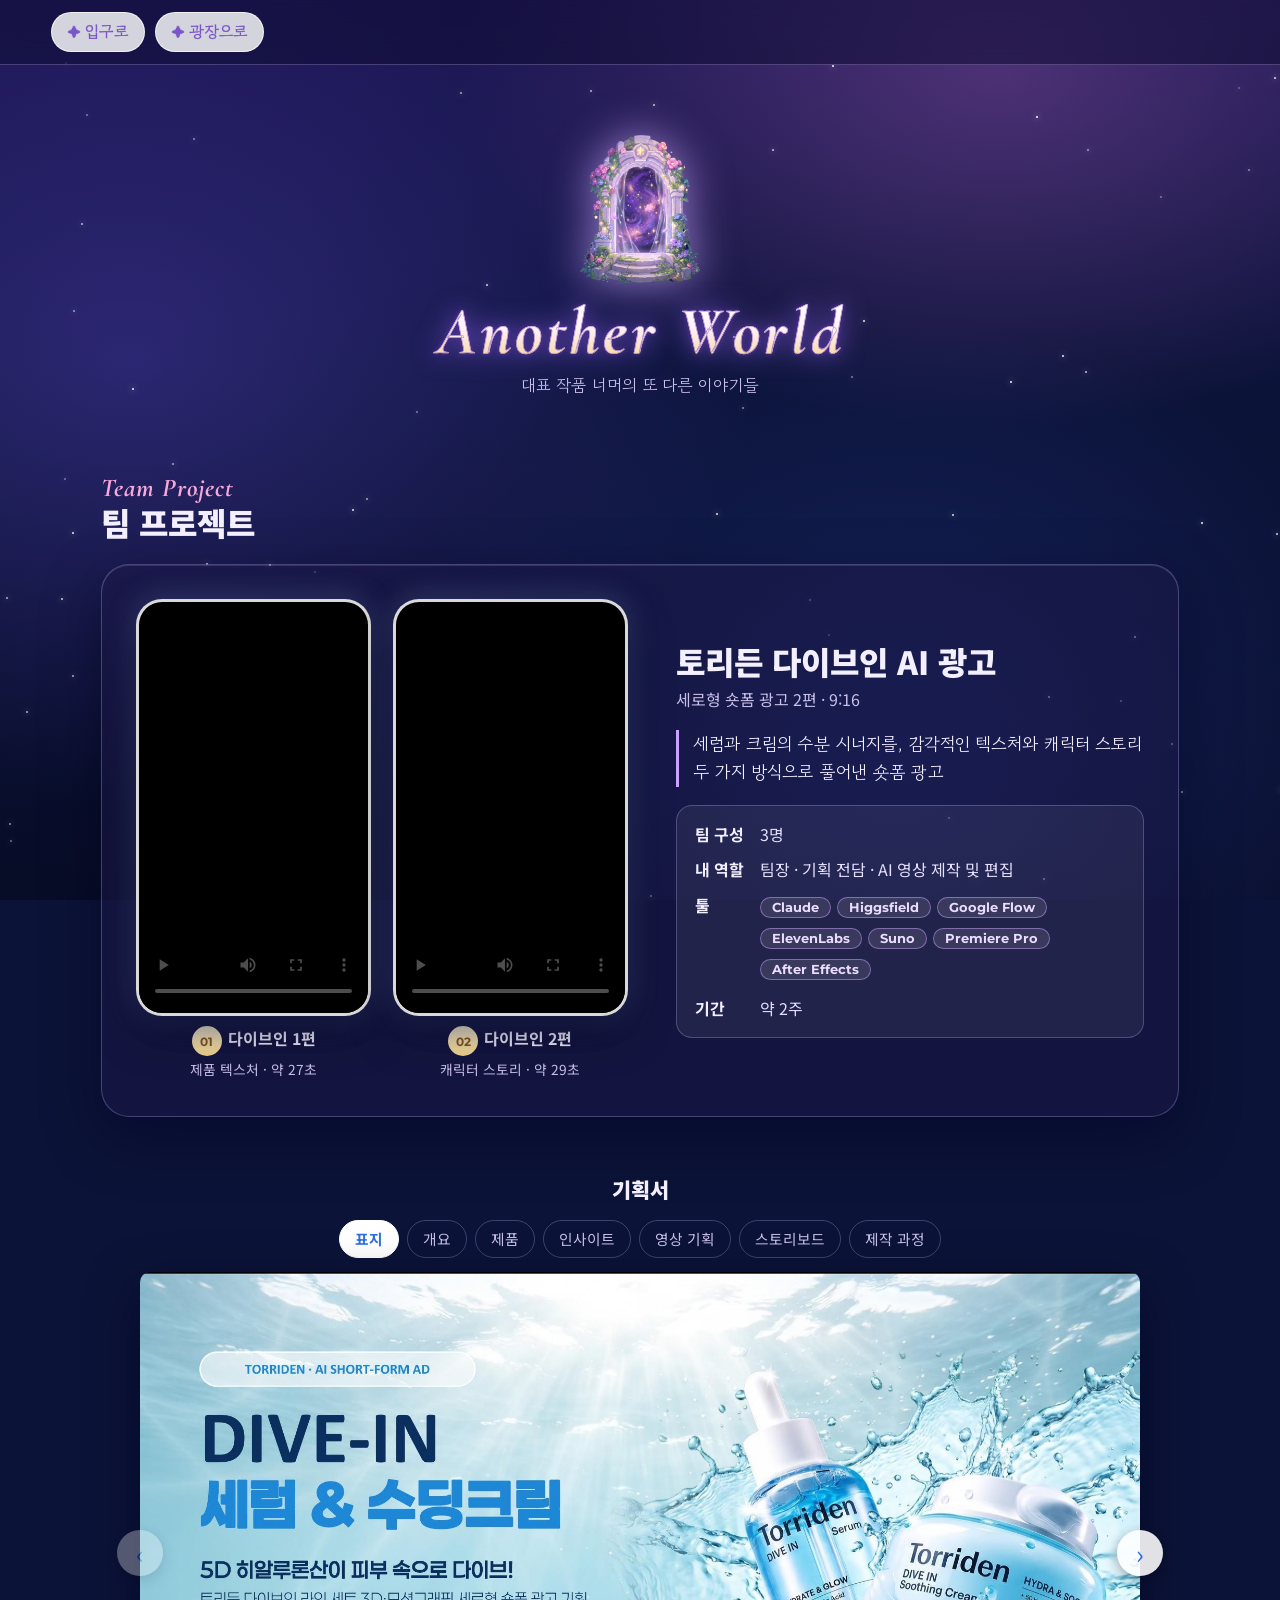
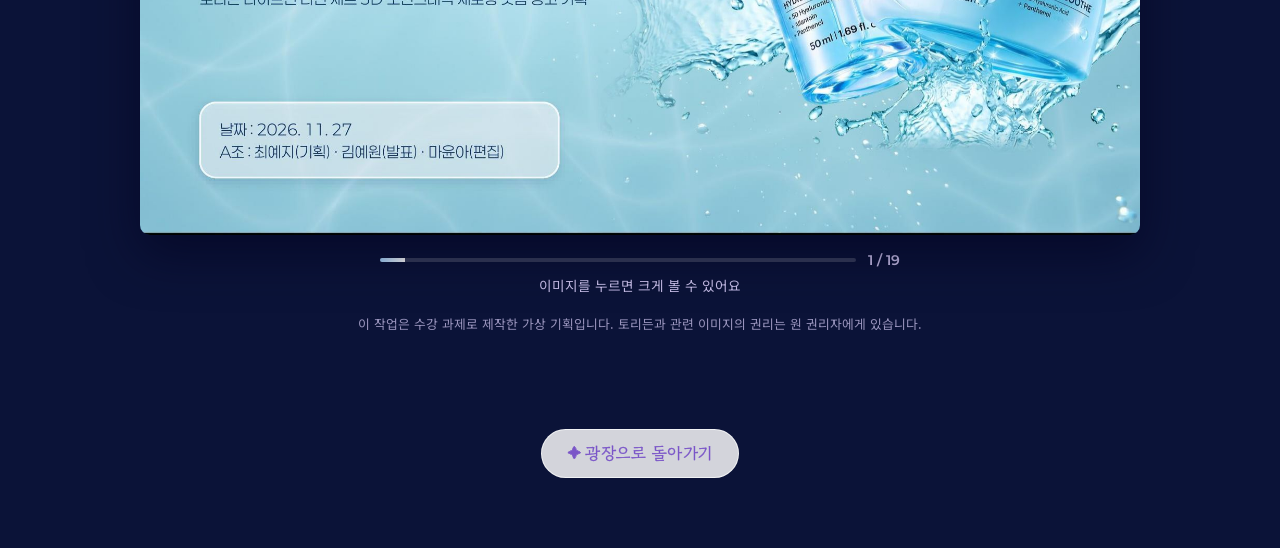
==== works.html @ 73720b8b "Create works.html" ====
<!DOCTYPE html>
<html lang="ko">
<head>
<meta charset="utf-8">
<meta name="viewport" content="width=device-width, initial-scale=1, viewport-fit=cover">
<title>최예지 | Another World</title>
<meta name="description" content="콘텐츠 마케터 최예지의 또 다른 작품들. 팀 프로젝트와 지나온 작업.">
<link rel="icon" type="image/png" href="images/profile/favicon.png">
<link rel="preconnect" href="https://fonts.googleapis.com"><link rel="preconnect" href="https://fonts.gstatic.com" crossorigin>
<link href="https://fonts.googleapis.com/css2?family=Cormorant+Garamond:ital,wght@1,600;1,700&family=Gowun+Dodum&family=Montserrat:wght@600;700&family=Noto+Sans+KR:wght@400;500;700;900&display=swap" rel="stylesheet">
<style>
/* works.html: 세 번째 문 너머 페이지 (Another World)
   VOICE  : 동화 속 포털 안쪽, 조용하고 신비로운 밤. 작품이 주인공, 장식은 은은하게.
   IDEA   : 세 번째 문을 지나 들어온 '은하 속 전시실'. 별빛 속에 작품이 떠 있는 곳.
   PICTURE: 첫 화면은 토리든 세로 영상 두 편이 휴대폰처럼 나란히 선 장면.
   COLOUR : 깊은 남보라 밤 + 성운 분홍 · 연보라, 금빛은 별과 번호에만.
   TYPE   : Cormorant Garamond(영문 타이틀) · Gowun Dodum(감성 문장) · Noto Sans KR(본문). */
:root{color-scheme:dark;--bg:#0B1338;--ink:#F3EFFF;--mute:#C9C0EA;--line:rgba(200,185,255,.28);--glass:rgba(28,24,72,.55);--pink:#F7A8D8;--lav:#C9A2FF;--gold:#F3D58A}
*{box-sizing:border-box;min-width:0}
html{scroll-padding-top:80px;scroll-behavior:smooth}
body{margin:0;color:var(--ink);font:16px/1.6 "Noto Sans KR",system-ui,sans-serif;word-break:keep-all;overflow-x:clip;
  background:#0B1338;
  padding-top:env(safe-area-inset-top,0px);padding-bottom:env(safe-area-inset-bottom,0px)}
button{font:inherit;color:inherit;cursor:pointer}
a{color:inherit}
/* 별 */
.stars{position:fixed;inset:0;z-index:-1;pointer-events:none;background:radial-gradient(60vw 40vw at 78% 8%,rgba(214,120,220,.28),transparent 70%),radial-gradient(70vw 50vw at 10% 40%,rgba(110,80,230,.32),transparent 70%),radial-gradient(60vw 50vw at 70% 85%,rgba(60,90,220,.28),transparent 70%),linear-gradient(180deg,#1B1653,#0B1338 45%,#070C27)}
.stars i{position:absolute;width:2px;height:2px;border-radius:50%;background:#fff;box-shadow:0 0 6px #fff;animation:tw 3.4s ease-in-out infinite}
@keyframes tw{50%{opacity:.25}}
/* 도착할 때: 문 안쪽 빛이 걷히며 나타나요 */
.arrive{position:fixed;inset:0;z-index:50;pointer-events:none;background:radial-gradient(circle at 50% 55%,#FFF0B8,#F2B8E8 30%,#A77CF0 65%,#5B44C8);animation:clear 1.4s ease forwards}
@keyframes clear{to{opacity:0;transform:scale(1.15)}}

/* 상단 바 */
.bar{position:sticky;top:0;z-index:20;display:flex;align-items:center;gap:10px;flex-wrap:wrap;padding:12px max(4vw,14px);background:rgba(16,14,52,.55);backdrop-filter:blur(12px);-webkit-backdrop-filter:blur(12px);border-bottom:1px solid var(--line)}
.bt{min-height:40px;padding:6px 16px;border-radius:999px;border:1px solid rgba(255,255,255,.7);background:rgba(255,255,255,.82);color:#7A55C8;font-family:"Gowun Dodum",sans-serif;-webkit-text-stroke:.35px currentColor;text-decoration:none;display:inline-flex;align-items:center}
.bt::before{content:"✦ ";margin-right:4px;font-size:.8em}
.tabs{margin-left:auto;display:flex;gap:6px}
.tab{min-height:40px;padding:6px 14px;border-radius:999px;border:1px solid var(--line);background:transparent;color:var(--mute);text-decoration:none;display:inline-flex;align-items:center;font-size:.92rem}
.tab.on{background:rgba(201,162,255,.22);color:#fff;border-color:rgba(201,162,255,.7)}

/* 머리말 */
.head{text-align:center;padding:clamp(34px,6vw,70px) 16px 10px}
.head img{width:min(120px,26vw);filter:drop-shadow(0 0 22px rgba(205,165,255,.7))}
h1{margin:6px 0 4px;font:italic 700 clamp(2.4rem,6vw,4.2rem)/1.05 "Cormorant Garamond",serif;letter-spacing:.05em;color:transparent;-webkit-text-stroke:.6px rgba(160,120,200,.85);background:linear-gradient(180deg,#fff,#FFF0F8 45%,#F1CF86);-webkit-background-clip:text;background-clip:text;filter:drop-shadow(0 0 2px rgba(90,50,160,.9)) drop-shadow(0 0 12px rgba(130,90,220,.8))}
.head p{margin:0;color:var(--mute);font-family:"Gowun Dodum",sans-serif;font-size:1.05rem}

.band{max-width:1180px;margin:0 auto;padding:clamp(30px,5vw,64px) max(4vw,16px)}
.kick{margin:0;font:italic 700 1.6rem "Cormorant Garamond",serif;color:var(--pink);letter-spacing:.04em}
h2{margin:0 0 22px;font-size:clamp(1.5rem,3vw,2rem);font-weight:900;line-height:1.2}

/* Team Project */
.tp{display:grid;grid-template-columns:minmax(0,1.05fr) minmax(0,1fr);gap:clamp(22px,4vw,48px);align-items:center;padding:clamp(18px,3vw,34px);border-radius:28px;background:var(--glass);border:1px solid var(--line);box-shadow:0 20px 60px rgba(0,0,30,.45),inset 0 1px 0 rgba(255,255,255,.12)}
.phones{display:grid;grid-template-columns:1fr 1fr;gap:clamp(12px,2vw,22px)}
.ph{margin:0}
.ph .fr{position:relative;aspect-ratio:9/16;border-radius:26px;overflow:hidden;border:3px solid rgba(255,255,255,.85);background:#000;box-shadow:0 16px 40px rgba(0,0,30,.55),0 0 30px rgba(160,200,255,.25)}
.ph video{position:absolute;inset:0;width:100%;height:100%;object-fit:cover;display:block}
.ph figcaption{margin-top:10px;text-align:center}
.ph b{display:block;font-size:1rem}
.ph small{color:var(--mute);font-size:.86rem}
.no{display:inline-grid;place-items:center;width:30px;height:30px;margin-right:6px;border-radius:50%;background:linear-gradient(#FFF6D8,#F3D58A);color:#8A5A1F;font:700 .78rem Montserrat,sans-serif;vertical-align:middle}
.info h3{margin:0;font-size:clamp(1.5rem,2.6vw,2rem);line-height:1.2;font-weight:900}
.info .sub{margin:6px 0 18px;color:var(--mute)}
.intent{margin:0 0 18px;padding-left:14px;border-left:3px solid var(--lav);font-family:"Gowun Dodum",sans-serif;font-size:1.1rem;line-height:1.6}
dl{display:grid;grid-template-columns:auto 1fr;gap:10px 16px;margin:0;padding:16px 18px;border-radius:16px;background:rgba(255,255,255,.06);border:1px solid var(--line)}
dt{font-weight:700;white-space:nowrap}
dd{margin:0;color:#E6E0FF}
.chip{display:inline-block;margin:0 6px 6px 0;padding:2px 11px;border-radius:999px;font:700 .8rem Montserrat,"Noto Sans KR",sans-serif;background:rgba(255,255,255,.1);border:1px solid rgba(201,162,255,.5);color:#EBDDFF}
.todo{color:var(--gold)}
.note{margin:14px 0 0;font-size:.85rem;color:var(--mute)}
.eps{display:grid;grid-template-columns:1fr 1fr;gap:12px;margin-top:16px}
.ep{padding:12px 14px;border-radius:14px;background:rgba(255,255,255,.05);border:1px solid var(--line);font-size:.92rem}
.ep b{display:block;margin-bottom:2px}

/* Previous Works */
.filters{display:flex;flex-wrap:wrap;gap:8px;margin:-6px 0 22px}
.f{min-height:40px;padding:6px 16px;border-radius:999px;border:1px solid var(--line);background:transparent;color:var(--mute)}
.f.on{background:#fff;color:#5B3FB0;border-color:#fff;font-weight:700}
.f:focus-visible,.bt:focus-visible,.tab:focus-visible,.card:focus-visible{outline:2px solid var(--gold);outline-offset:3px}
.grid{display:grid;grid-template-columns:repeat(auto-fill,minmax(min(100%,250px),1fr));gap:18px}
.card{display:flex;flex-direction:column;align-items:flex-start;justify-content:flex-start;text-align:left;padding:10px 10px 16px;border-radius:20px;border:1px solid var(--line);background:var(--glass);transition:transform .3s,box-shadow .3s}
.card:hover{transform:translateY(-5px);box-shadow:0 14px 34px rgba(0,0,30,.5),0 0 22px rgba(201,162,255,.35)}
.th{width:100%;display:grid;place-items:center;aspect-ratio:4/3;border-radius:14px;border:2px dashed rgba(200,185,255,.4);color:var(--mute);font-size:.85rem;background:rgba(255,255,255,.05)}
.card .cat{margin:12px 4px 0;display:inline-block;padding:1px 10px;border-radius:999px;font-size:.78rem;font-weight:700;color:#2a1c30;background:var(--lav)}
.card .cat.sns{background:var(--pink)}.card .cat.dz{background:#A9D8FF}
.card b{display:block;margin:8px 4px 0;font-size:1.05rem;line-height:1.35}
.card small{display:block;margin:4px 4px 0;color:var(--mute);font-size:.86rem}
.card .res{margin:8px 4px 0;display:inline-block;padding:2px 10px;border-radius:999px;font-size:.8rem;font-weight:700;color:var(--gold);border:1px solid rgba(243,213,138,.5)}
.card[hidden],[hidden]{display:none!important}

/* 자세히 보기 창 */
.dlg{position:fixed;inset:0;z-index:40;display:none;place-items:center;padding:16px;background:rgba(6,7,24,.75);backdrop-filter:blur(6px)}
.dlg.on{display:grid}
.box{width:min(560px,100%);max-height:90svh;overflow:auto;padding:24px;border-radius:22px;background:#1A1650;border:1px solid var(--line)}
.box h4{margin:4px 0 12px;font-size:1.3rem}
.box p{margin:0 0 10px;color:#E6E0FF}
.box .x{float:right;min-width:44px;min-height:44px;border:0;background:none;font-size:1.4rem}

.doc{margin-top:clamp(34px,5vw,56px);text-align:center}
.dh{margin:0 0 14px;font-size:1.3rem;font-weight:900}
.chs{display:flex;flex-wrap:wrap;justify-content:center;gap:8px;margin-bottom:14px}
.ch{min-height:38px;padding:4px 15px;border-radius:999px;border:1px solid var(--line);background:transparent;color:var(--mute);font-size:.92rem}
.ch.on{background:#fff;color:#2F6FE0;border-color:#fff;font-weight:700}
.stage{position:relative;max-width:1000px;margin:0 auto}
.stage img{display:block;width:100%;aspect-ratio:16/9;object-fit:contain;border-radius:10px;background:#0E2A5C;box-shadow:0 18px 50px rgba(0,0,30,.55);cursor:zoom-in;touch-action:pan-y;user-select:none}
.nv{position:absolute;z-index:2;top:50%;width:46px;height:46px;margin-top:-23px;border-radius:50%;border:0;background:rgba(255,255,255,.88);color:#2F6FE0;font-size:1.6rem;line-height:1;box-shadow:0 4px 14px rgba(0,0,30,.35)}
.nv.p{left:-23px}.nv.n{right:-23px}
.nv:disabled,.nv2:disabled{opacity:.35;cursor:default}
.pg{display:flex;align-items:center;justify-content:center;gap:12px;max-width:520px;margin:16px auto 0}
.pg i{flex:1;height:4px;border-radius:4px;background:rgba(255,255,255,.18);overflow:hidden}
.pg b{display:block;height:100%;width:0;background:linear-gradient(90deg,#A9D8FF,#fff);transition:width .35s}
#pgn{font:600 .9rem Montserrat,sans-serif;color:var(--mute);white-space:nowrap}
.nv2{display:none;width:36px;height:36px;border-radius:50%;border:0;background:rgba(255,255,255,.88);color:#2F6FE0;font-size:1.25rem}
.hint{margin:6px 0 0;font-size:.85rem;color:var(--mute)}
.disc{margin:18px auto 0;max-width:640px;font-size:.8rem;color:rgba(201,192,234,.75)}
/* 확대 보기 */
.zm{position:fixed;inset:0;z-index:45;display:none;align-items:center;justify-content:center;overflow:hidden;background:rgba(6,7,24,.93);touch-action:none}
.zm.on{display:flex}
.zm img{width:100%;max-width:1700px;height:auto;transform-origin:center;touch-action:none;user-select:none;-webkit-user-drag:none;cursor:grab}
.zm .x{position:absolute;top:calc(12px + env(safe-area-inset-top,0px));right:14px;width:46px;height:46px;border-radius:50%;border:0;background:rgba(255,255,255,.9);color:#2F6FE0;font-size:1.5rem}
.zm p{position:absolute;bottom:calc(14px + env(safe-area-inset-bottom,0px));left:0;right:0;margin:0;text-align:center;color:var(--mute);font-size:.85rem}
@media(max-width:760px){
  .nv{display:none}.nv2{display:inline-grid;place-items:center}
  .chs{flex-wrap:nowrap;justify-content:flex-start;overflow-x:auto;scrollbar-width:none;padding:2px 40px 6px 2px;-webkit-mask-image:linear-gradient(90deg,#000 82%,transparent);mask-image:linear-gradient(90deg,#000 82%,transparent)}
  .chs::-webkit-scrollbar{display:none}.ch{flex:none;font-size:.85rem;min-height:36px}
  .stage img{border-radius:6px}
}
.foot{text-align:center;padding:30px 16px 70px}
.foot .bt{font-size:1.05rem;padding:10px 26px}

@media(max-width:860px){.tp{grid-template-columns:1fr}}
@media(max-width:600px){.tabs{display:none}.bar{padding:10px 14px}.bt{min-height:40px;padding:6px 14px;font-size:.92rem}.eps{grid-template-columns:1fr}.ph .fr{border-radius:18px}}
@media(prefers-reduced-motion:reduce){*{animation:none!important;transition:none!important}.arrive{display:none}html{scroll-behavior:auto}}
</style>
</head>
<body>
<div class="arrive" aria-hidden="true"></div>
<div class="stars" id="stars" aria-hidden="true"></div>

<nav class="bar" aria-label="이동">
  <a class="bt" href="index.html">입구로</a>
  <a class="bt" href="index.html#works">광장으로</a>
  <div class="tabs" hidden>   <!-- Previous Works를 열 때 hidden을 지우면 탭이 보여요 --><a class="tab on" href="#team">Team Project</a><a class="tab" href="#prev">Previous Works</a></div>
</nav>

<header class="head" id="top">
  <img src="images/gate/gate-closed.webp" alt="">
  <h1>Another World</h1>
  <p>대표 작품 너머의 또 다른 이야기들</p>
</header>

<section class="band" id="team">
  <p class="kick">Team Project</p>
  <h2>팀 프로젝트</h2>
  <div class="tp">
    <div class="phones">
      <figure class="ph"><div class="fr"><video controls playsinline preload="metadata" poster="images/works/torriden-1.jpg" src="videos/torriden-1.mp4"></video></div>
        <figcaption><b><span class="no">01</span>다이브인 1편</b><small>제품 텍스처 · 약 27초</small></figcaption></figure>
      <figure class="ph"><div class="fr"><video controls playsinline preload="metadata" poster="images/works/torriden-2.jpg" src="videos/torriden-2.mp4"></video></div>
        <figcaption><b><span class="no">02</span>다이브인 2편</b><small>캐릭터 스토리 · 약 29초</small></figcaption></figure>
    </div>
    <div class="info">
      <h3>토리든 다이브인 AI 광고</h3>
      <p class="sub">세로형 숏폼 광고 2편 · 9:16</p>
      <p class="intent">세럼과 크림의 수분 시너지를, 감각적인 텍스처와 캐릭터 스토리 두 가지 방식으로 풀어낸 숏폼 광고</p>
      <dl>
        <dt>팀 구성</dt><dd>3명</dd>
        <dt>내 역할</dt><dd>팀장 · 기획 전담 · AI 영상 제작 및 편집</dd>
        <dt>툴</dt><dd><span class="chip">Claude</span><span class="chip">Higgsfield</span><span class="chip">Google Flow</span><span class="chip">ElevenLabs</span><span class="chip">Suno</span><span class="chip">Premiere Pro</span><span class="chip">After Effects</span></dd>
        <dt>기간</dt><dd>약 2주</dd>
      </dl>
    </div>
  </div>

  <!-- 기획서 뷰어: 챕터 버튼 · 화살표 · 밀어서 넘기기 · 키보드 · 누르면 확대 -->
  <div class="doc" id="doc">
    <h3 class="dh">기획서</h3>
    <div class="chs" id="chs"></div>
    <div class="stage"><button class="nv p" aria-label="이전 장">‹</button><img id="dimg" alt="기획서 1쪽"><button class="nv n" aria-label="다음 장">›</button></div>
    <div class="pg"><button class="nv2 p" aria-label="이전 장">‹</button><i><b id="bar"></b></i><span id="pgn">1 / 19</span><button class="nv2 n" aria-label="다음 장">›</button></div>
    <p class="hint">이미지를 누르면 크게 볼 수 있어요</p>
    <p class="disc">이 작업은 수강 과제로 제작한 가상 기획입니다. 토리든과 관련 이미지의 권리는 원 권리자에게 있습니다.</p>
  </div>
</section>

<!-- Previous Works: 작업물이 준비되면 아래 hidden을 지우고, 맨 아래 script의 W 목록을 고른 작업물로 바꿔요 -->
<section class="band" id="prev" hidden>
  <p class="kick">Previous Works</p>
  <h2>지나온 작업들</h2>
  <div class="filters" role="group" aria-label="분야 고르기">
    <button class="f on" data-f="all">전체</button><button class="f" data-f="video">영상</button><button class="f" data-f="sns">블로그 · SNS</button><button class="f" data-f="design">디자인</button>
  </div>
  <div class="grid" id="grid"></div>
</section>

<footer class="foot"><a class="bt" href="index.html#works">광장으로 돌아가기</a></footer>

<div class="zm" id="zm" role="dialog" aria-modal="true" aria-label="기획서 크게 보기"><img id="zimg" alt=""><button class="x" id="zx" aria-label="닫기">×</button><p>두 손가락이나 마우스 휠로 확대 · 두 번 누르면 2.5배</p></div>

<div class="dlg" id="dlg" role="dialog" aria-modal="true" aria-labelledby="dt"><div class="box"><button class="x" id="dx" aria-label="닫기">×</button><p class="cat" id="dc"></p><h4 id="dt"></h4><p id="dd"></p><p id="dr"></p></div></div>

<script>
{
  const W = [
    {f:"sns", cat:"블로그", t:"'심미정형' 블로그 신규 개설 · 운영", co:"연세백퍼센트병원 · 2025.09–2026.05", r:"월 방문자 3,800명 (6개월)", d:"타깃 환자의 고민을 분석해 콘텐츠를 기획·집필하고 SEO를 적용했습니다. 블로그 문의가 실제 내원 예약으로 이어졌습니다."},
    {f:"sns", cat:"SNS", t:"병원 SNS 카드뉴스", co:"연세백퍼센트병원 · 2025", r:"원고 · 촬영 · 디자인 단독", d:"진료 정보를 환자가 이해하기 쉬운 카드뉴스로 기획하고 원고부터 디자인까지 직접 제작했습니다."},
    {f:"video", cat:"영상", t:"병·의원 유튜브 정보성 콘텐츠", co:"HUC 해윰 · 2024.04–2025.01", r:"10개월간 약 45편 제작", v:1, d:"병·의원 현장을 방문해 촬영하고, 정보성 콘텐츠로 편집했습니다."},
    {f:"video", cat:"영상", t:"DID 모션그래픽 광고", co:"HUC 해윰 · 2024", r:"병원 내 디지털 사이니지", v:1, d:"병원 대기 공간 디지털 사이니지용 모션그래픽 광고를 디자인·제작했습니다."},
    {f:"video", cat:"영상", t:"자사 유튜브 정보성 콘텐츠", co:"㈜카피바라 · 2022.09–2023.09", r:"단일 영상 3~5만 회", v:1, d:"채널 개설부터 참여해 정보성 콘텐츠를 주 1회 기획·촬영·편집했습니다."},
    {f:"design", cat:"디자인", t:"포스터 · 팝업 · 카카오매거진", co:"연세백퍼센트병원 · 2025", r:"온 · 오프라인 홍보물", d:"원내 포스터, 팝업, 카카오매거진 등 온·오프라인 홍보물을 디자인했습니다."}
  ];
  const esc = s => String(s).replace(/[&<>"']/g, c => ({"&":"&amp;","<":"&lt;",">":"&gt;",'"':"&quot;","'":"&#39;"}[c]));
  const cls = {video:"", sns:"sns", design:"dz"};
  const grid = document.getElementById("grid");
  grid.innerHTML = W.map((w, i) => `<button class="card" data-f="${w.f}" data-i="${i}"><div class="th">이미지 자리</div><span class="cat ${cls[w.f]}">${esc(w.cat)}</span><b>${esc(w.t)}</b><small>${esc(w.co)}</small><span class="res">${esc(w.r)}</span></button>`).join("");

  document.querySelectorAll(".f").forEach(b => b.addEventListener("click", () => {
    document.querySelectorAll(".f").forEach(x => x.classList.toggle("on", x === b));
    grid.querySelectorAll(".card").forEach(c => c.hidden = !(b.dataset.f === "all" || c.dataset.f === b.dataset.f));
  }));

  const dlg = document.getElementById("dlg");
  grid.addEventListener("click", e => {
    const c = e.target.closest(".card"); if (!c) return;
    const w = W[+c.dataset.i];
    document.getElementById("dc").textContent = w.cat;
    document.getElementById("dt").textContent = w.t;
    document.getElementById("dd").textContent = w.d;
    document.getElementById("dr").textContent = w.co + " · " + w.r;
    dlg.classList.add("on"); document.getElementById("dx").focus();
  });
  const close = () => dlg.classList.remove("on");
  document.getElementById("dx").addEventListener("click", close);
  dlg.addEventListener("click", e => { if (e.target === dlg) close(); });
  addEventListener("keydown", e => { if (e.key === "Escape") close(); });

  const tabs = document.querySelectorAll(".tab");
  const io = new IntersectionObserver(es => es.forEach(en => { if (en.isIntersecting) tabs.forEach(t => t.classList.toggle("on", t.getAttribute("href") === "#" + en.target.id)); }), {rootMargin: "-40% 0px -55% 0px"});
  ["team", "prev"].forEach(id => io.observe(document.getElementById(id)));

  const st = document.getElementById("stars");
  st.innerHTML = Array.from({length: 70}, () => `<i style="left:${(Math.random()*100).toFixed(1)}%;top:${(Math.random()*100).toFixed(1)}%;animation-delay:${(Math.random()*3).toFixed(1)}s;opacity:${(.3+Math.random()*.7).toFixed(2)}"></i>`).join("");

  /* ===== 기획서 뷰어 =====
     DOCS: 이미지 경로 목록 / CH: [챕터 이름, 시작 쪽(0부터)] */
  const DOCS = Array.from({length: 19}, (_, i) => "images/docs/torriden/" + String(i).padStart(2, "0") + ".jpg");
  const CH = [["표지", 0], ["개요", 1], ["제품", 2], ["인사이트", 3], ["영상 기획", 4], ["스토리보드", 7], ["제작 과정", 18]];
  const img = document.getElementById("dimg"), chs = document.getElementById("chs");
  chs.innerHTML = CH.map((c, i) => `<button class="ch" data-i="${i}">${esc(c[0])}</button>`).join("");
  let IDX = -1, token = 0, pre = null;
  const reduce = matchMedia("(prefers-reduced-motion: reduce)").matches;
  function preload() { if (!pre) pre = DOCS.map(s => { const im = new Image(); im.src = s; return im; }); }
  function show(i, anim) {
    i = Math.max(0, Math.min(DOCS.length - 1, i)); if (i === IDX) return;
    const dir = i > IDX ? 1 : -1, first = IDX < 0; IDX = i; const t = ++token;
    const nx = new Image(); nx.src = DOCS[i];
    (nx.decode ? nx.decode() : Promise.resolve()).catch(() => {}).then(() => {
      if (t !== token) return;
      img.src = DOCS[i]; img.alt = "기획서 " + (i + 1) + "쪽";
      if (anim && !first && !reduce && img.animate) img.animate([{opacity: .2, transform: `translateX(${dir * 26}px)`}, {opacity: 1, transform: "none"}], {duration: 320, easing: "ease-out"});
    });
    document.getElementById("pgn").textContent = (i + 1) + " / " + DOCS.length;
    document.getElementById("bar").style.width = ((i + 1) / DOCS.length * 100) + "%";
    document.querySelectorAll(".nv.p,.nv2.p").forEach(b => b.disabled = i === 0);
    document.querySelectorAll(".nv.n,.nv2.n").forEach(b => b.disabled = i === DOCS.length - 1);
    let on = 0; CH.forEach((c, j) => { if (i >= c[1]) on = j; });
    const btns = chs.querySelectorAll(".ch"); btns.forEach((b, j) => b.classList.toggle("on", j === on));
    if (chs.scrollWidth > chs.clientWidth) {   /* 폰: 지금 챕터 버튼이 보이게 옆으로 자동 이동 */
      const cr = chs.getBoundingClientRect(), br = btns[on].getBoundingClientRect();
      chs.scrollTo({left: chs.scrollLeft + (br.left - cr.left) - (chs.clientWidth - br.width) / 2, behavior: reduce ? "auto" : "smooth"});
    }
  }
  show(0, false);
  chs.addEventListener("click", e => { const b = e.target.closest(".ch"); if (b) show(CH[+b.dataset.i][1], true); });
  document.querySelectorAll(".nv.p,.nv2.p").forEach(b => b.addEventListener("click", e => { e.stopPropagation(); show(IDX - 1, true); }));
  document.querySelectorAll(".nv.n,.nv2.n").forEach(b => b.addEventListener("click", e => { e.stopPropagation(); show(IDX + 1, true); }));
  new IntersectionObserver((es, ob) => { if (es[0].isIntersecting) { preload(); ob.disconnect(); } }, {rootMargin: "600px"}).observe(document.getElementById("doc"));
  /* 밀어서 넘기기 */
  let sx = null, sy = 0, moved = false;
  img.addEventListener("pointerdown", e => { sx = e.clientX; sy = e.clientY; moved = false; });
  img.addEventListener("pointerup", e => {
    if (sx === null) return; const dx = e.clientX - sx, dy = e.clientY - sy; sx = null;
    if (Math.abs(dx) > 40 && Math.abs(dx) > Math.abs(dy)) { moved = true; show(IDX + (dx < 0 ? 1 : -1), true); }
  });
  /* 확대 보기: 두 손가락 확대 · 한 손가락 이동 · 두 번 탭 · 휠 */
  const zm = document.getElementById("zm"), zi = document.getElementById("zimg");
  let Z = {s: 1, x: 0, y: 0}, P = new Map(), B = null, last = 0;
  const zApply = () => zi.style.transform = `translate(${Z.x}px,${Z.y}px) scale(${Z.s})`;
  const zReset = () => { Z = {s: 1, x: 0, y: 0}; zApply(); };
  const zBase = () => { const p = [...P.values()]; B = {s: Z.s, x: Z.x, y: Z.y, p: p.map(q => ({x: q.x, y: q.y}))}; if (p.length === 2) B.d = Math.hypot(p[0].x - p[1].x, p[0].y - p[1].y); };
  img.addEventListener("click", () => { if (moved) { moved = false; return; } zi.src = img.src; zReset(); zm.classList.add("on"); document.getElementById("zx").focus(); });
  zi.addEventListener("pointerdown", e => {
    e.preventDefault(); zi.setPointerCapture(e.pointerId); P.set(e.pointerId, {x: e.clientX, y: e.clientY}); zBase();
    const now = Date.now(); if (P.size === 1 && now - last < 300) { Z = Z.s > 1 ? {s: 1, x: 0, y: 0} : {s: 2.5, x: 0, y: 0}; zApply(); last = 0; } else last = now;
  });
  zi.addEventListener("pointermove", e => {
    if (!P.has(e.pointerId) || !B) return; P.set(e.pointerId, {x: e.clientX, y: e.clientY}); const p = [...P.values()];
    if (p.length === 2 && B.d) { Z.s = Math.max(1, Math.min(4, B.s * Math.hypot(p[0].x - p[1].x, p[0].y - p[1].y) / B.d)); Z.x = B.x + ((p[0].x + p[1].x) - (B.p[0].x + B.p[1].x)) / 2; Z.y = B.y + ((p[0].y + p[1].y) - (B.p[0].y + B.p[1].y)) / 2; }
    else if (p.length === 1 && Z.s > 1) { Z.x = B.x + p[0].x - B.p[0].x; Z.y = B.y + p[0].y - B.p[0].y; }
    zApply();
  });
  const zUp = e => { P.delete(e.pointerId); if (Z.s <= 1) zReset(); zBase(); };
  zi.addEventListener("pointerup", zUp); zi.addEventListener("pointercancel", zUp);
  zm.addEventListener("wheel", e => { e.preventDefault(); Z.s = Math.max(1, Math.min(4, Z.s * (e.deltaY < 0 ? 1.15 : 1 / 1.15))); if (Z.s === 1) { Z.x = 0; Z.y = 0; } zApply(); }, {passive: false});
  const zClose = () => zm.classList.remove("on");
  document.getElementById("zx").addEventListener("click", zClose);
  zm.addEventListener("click", e => { if (e.target === zm) zClose(); });
  addEventListener("keydown", e => {
    if (e.key === "Escape") zClose();
    if (zm.classList.contains("on") || dlg.classList.contains("on")) return;
    const r = document.getElementById("doc").getBoundingClientRect();
    if (r.top < innerHeight && r.bottom > 0) { if (e.key === "ArrowRight") show(IDX + 1, true); if (e.key === "ArrowLeft") show(IDX - 1, true); }
  });

  document.querySelectorAll("video").forEach(v => v.addEventListener("play", () => document.querySelectorAll("video").forEach(o => { if (o !== v) o.pause(); })));
}
</script>
</body>
</html>
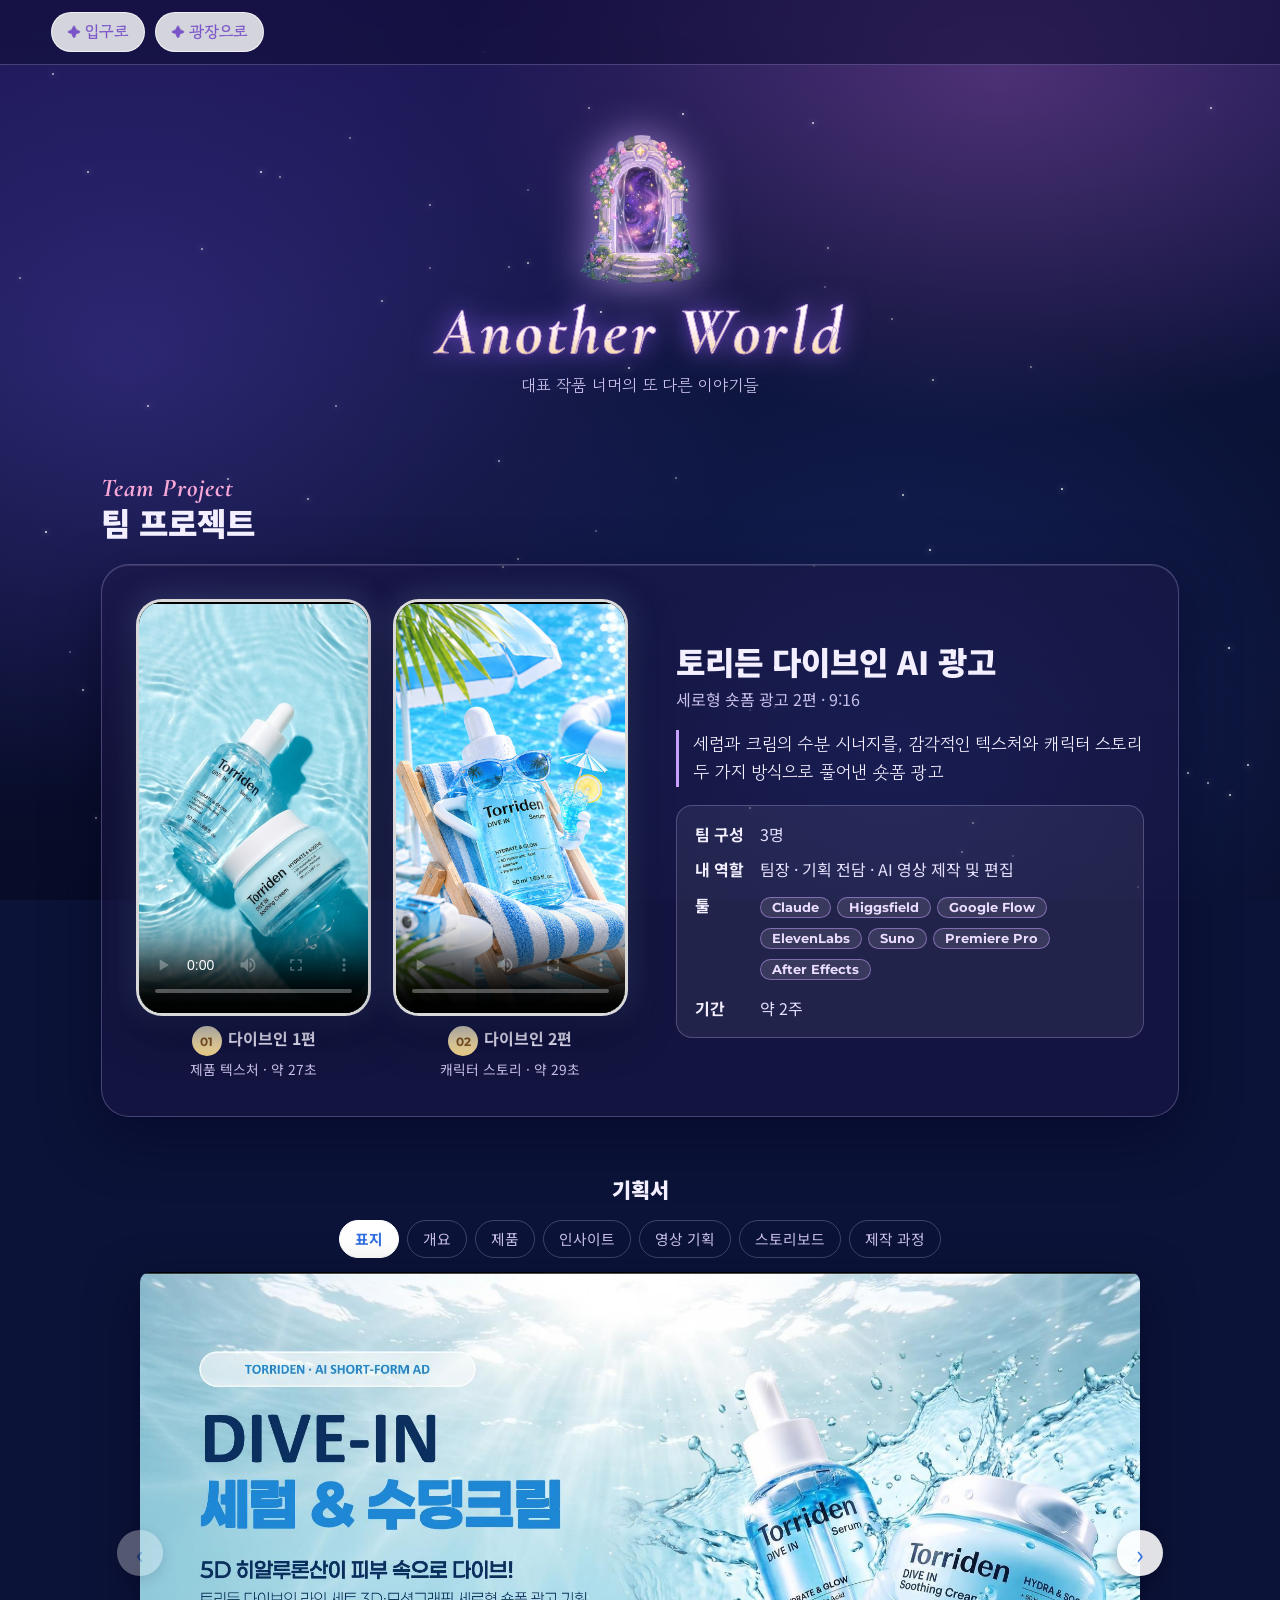
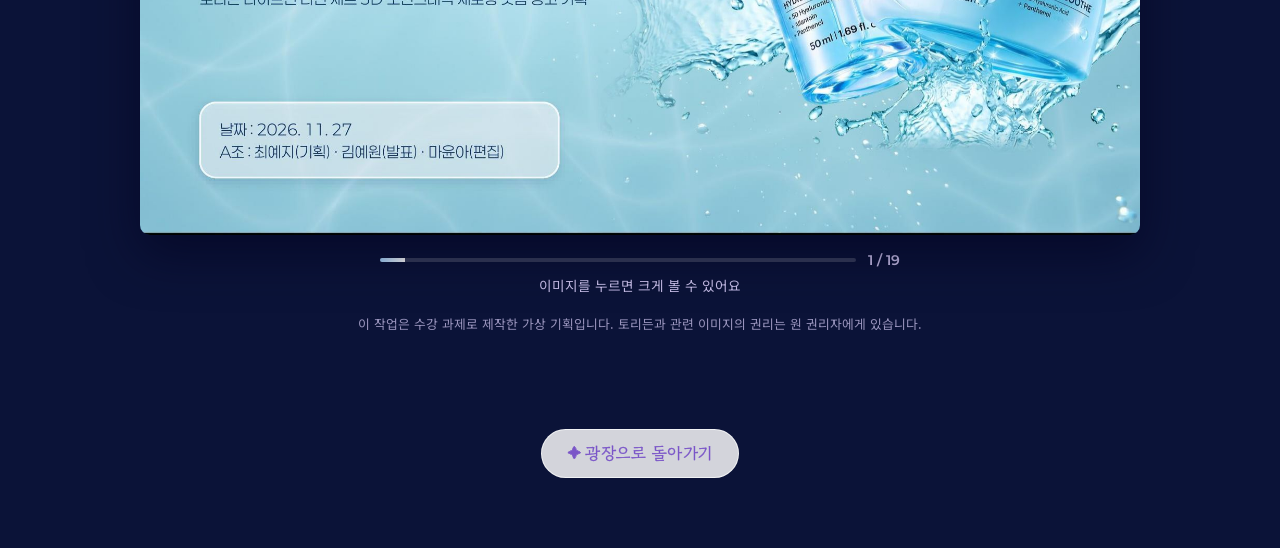
==== commit f04ec9db: "Update works.html" ====
--- a/works.html
+++ b/works.html
@@ -54,7 +54,8 @@
 .phones{display:grid;grid-template-columns:1fr 1fr;gap:clamp(12px,2vw,22px)}
 .ph{margin:0}
 .ph .fr{position:relative;aspect-ratio:9/16;border-radius:26px;overflow:hidden;border:3px solid rgba(255,255,255,.85);background:#000;box-shadow:0 16px 40px rgba(0,0,30,.55),0 0 30px rgba(160,200,255,.25)}
-.ph video{position:absolute;inset:0;width:100%;height:100%;object-fit:cover;display:block}
+.ph video{position:absolute;inset:0;width:100%;height:100%;object-fit:contain;display:block;background:#000}
+.ph video:fullscreen{object-fit:contain}.ph video:-webkit-full-screen{object-fit:contain}   /* 전체 화면에서도 세로 영상이 잘리지 않게 */
 .ph figcaption{margin-top:10px;text-align:center}
 .ph b{display:block;font-size:1rem}
 .ph small{color:var(--mute);font-size:.86rem}
